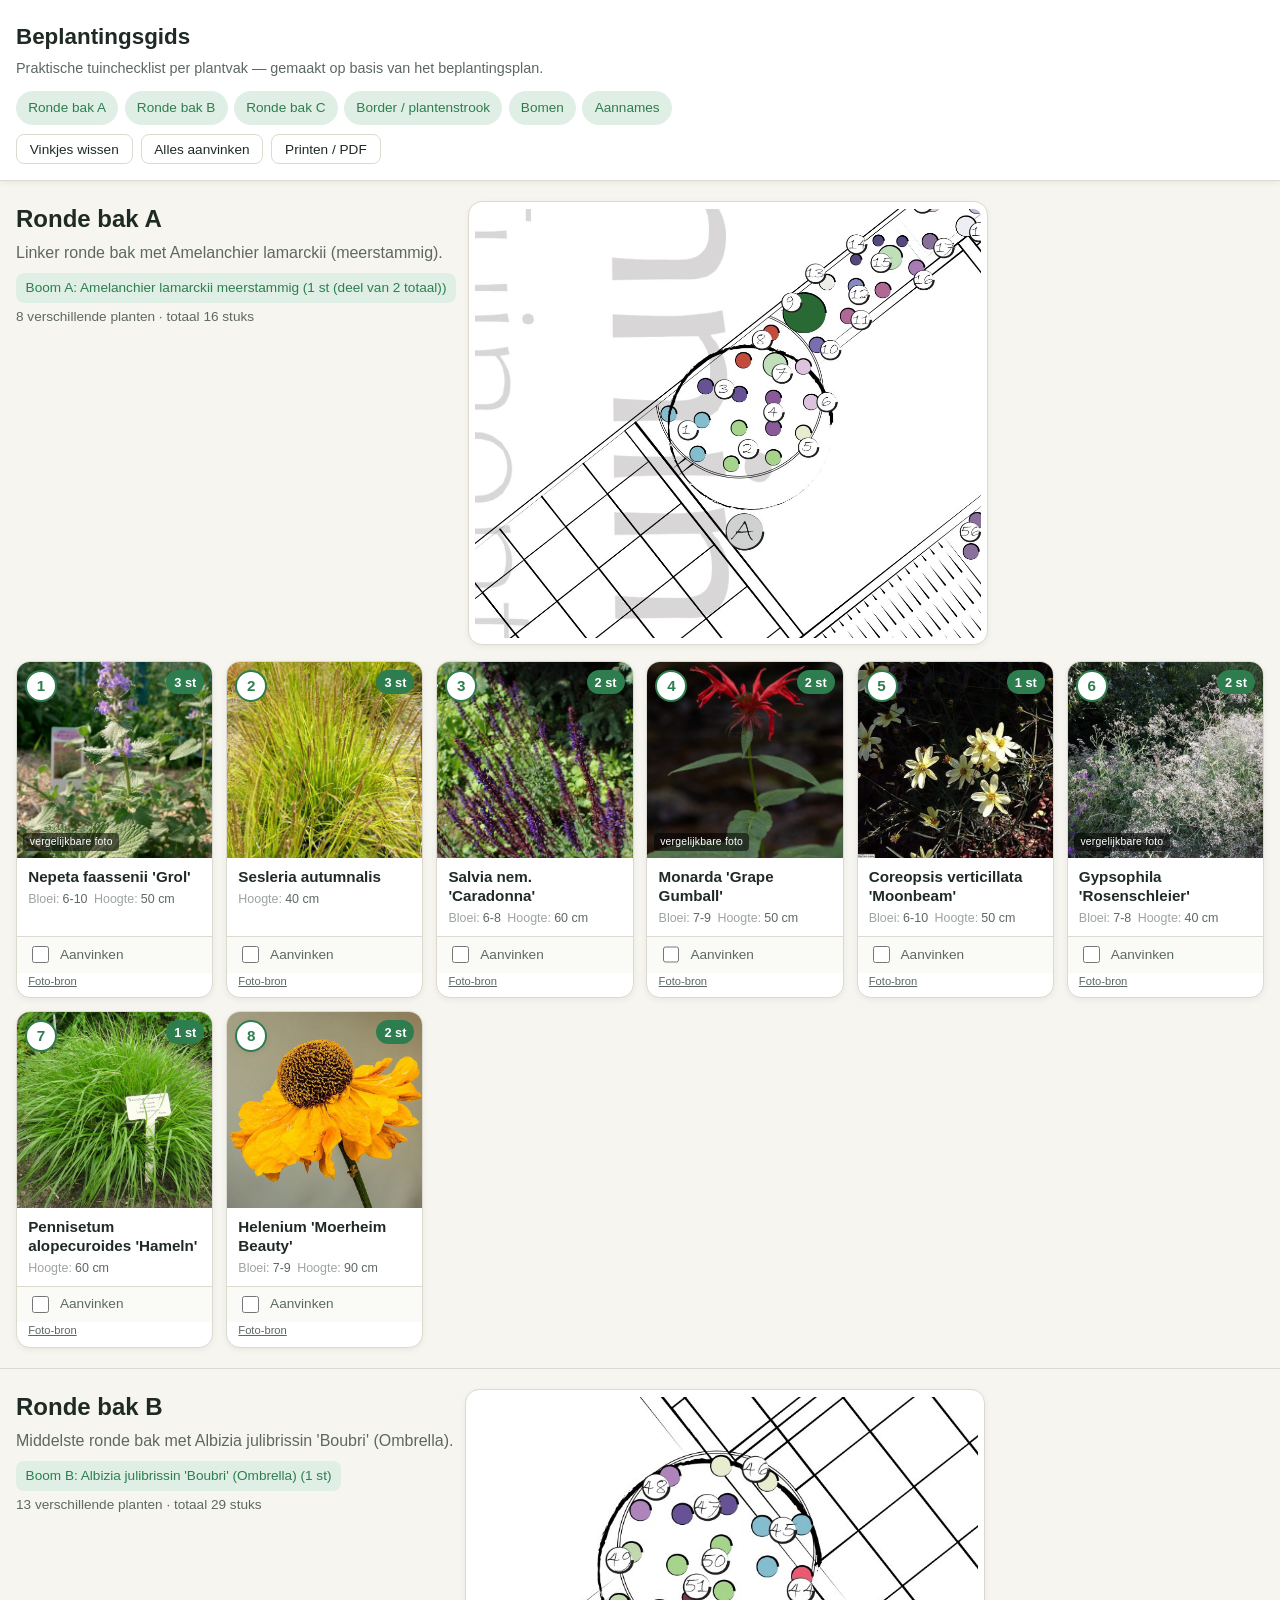
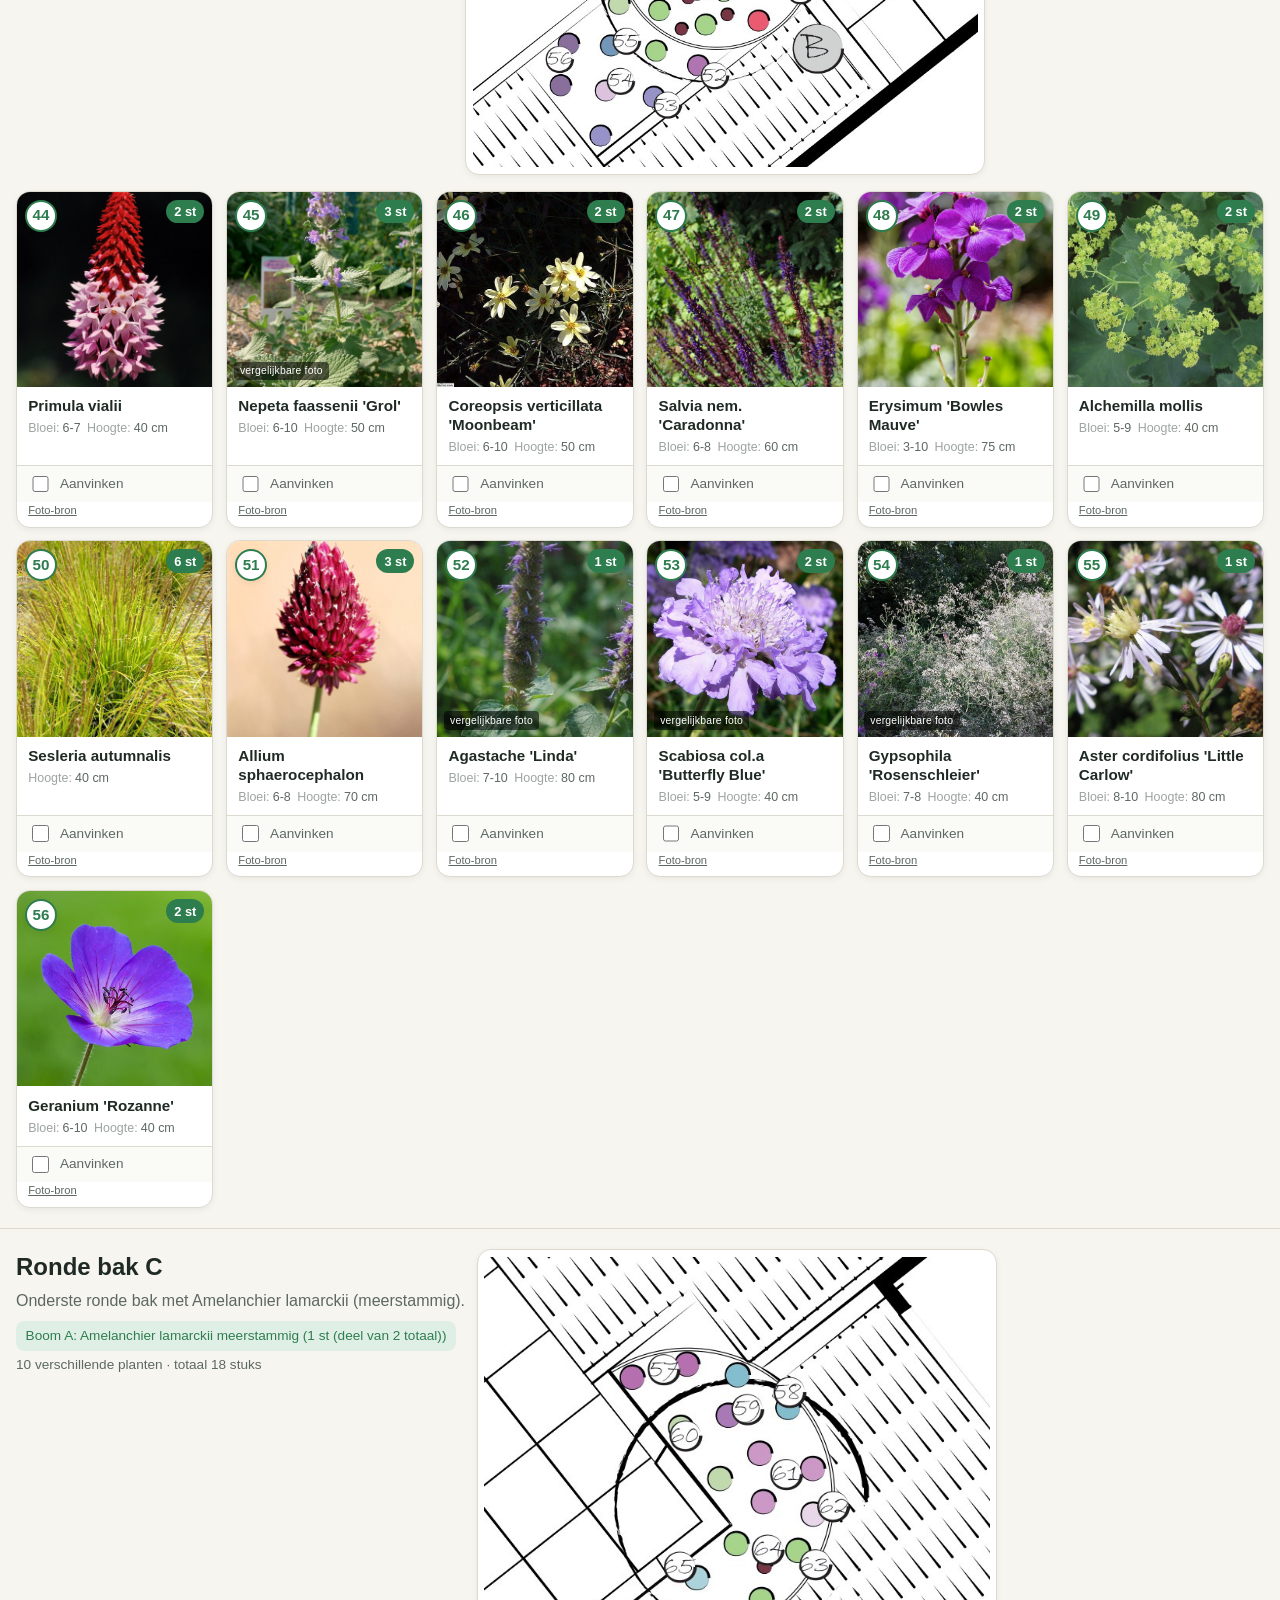
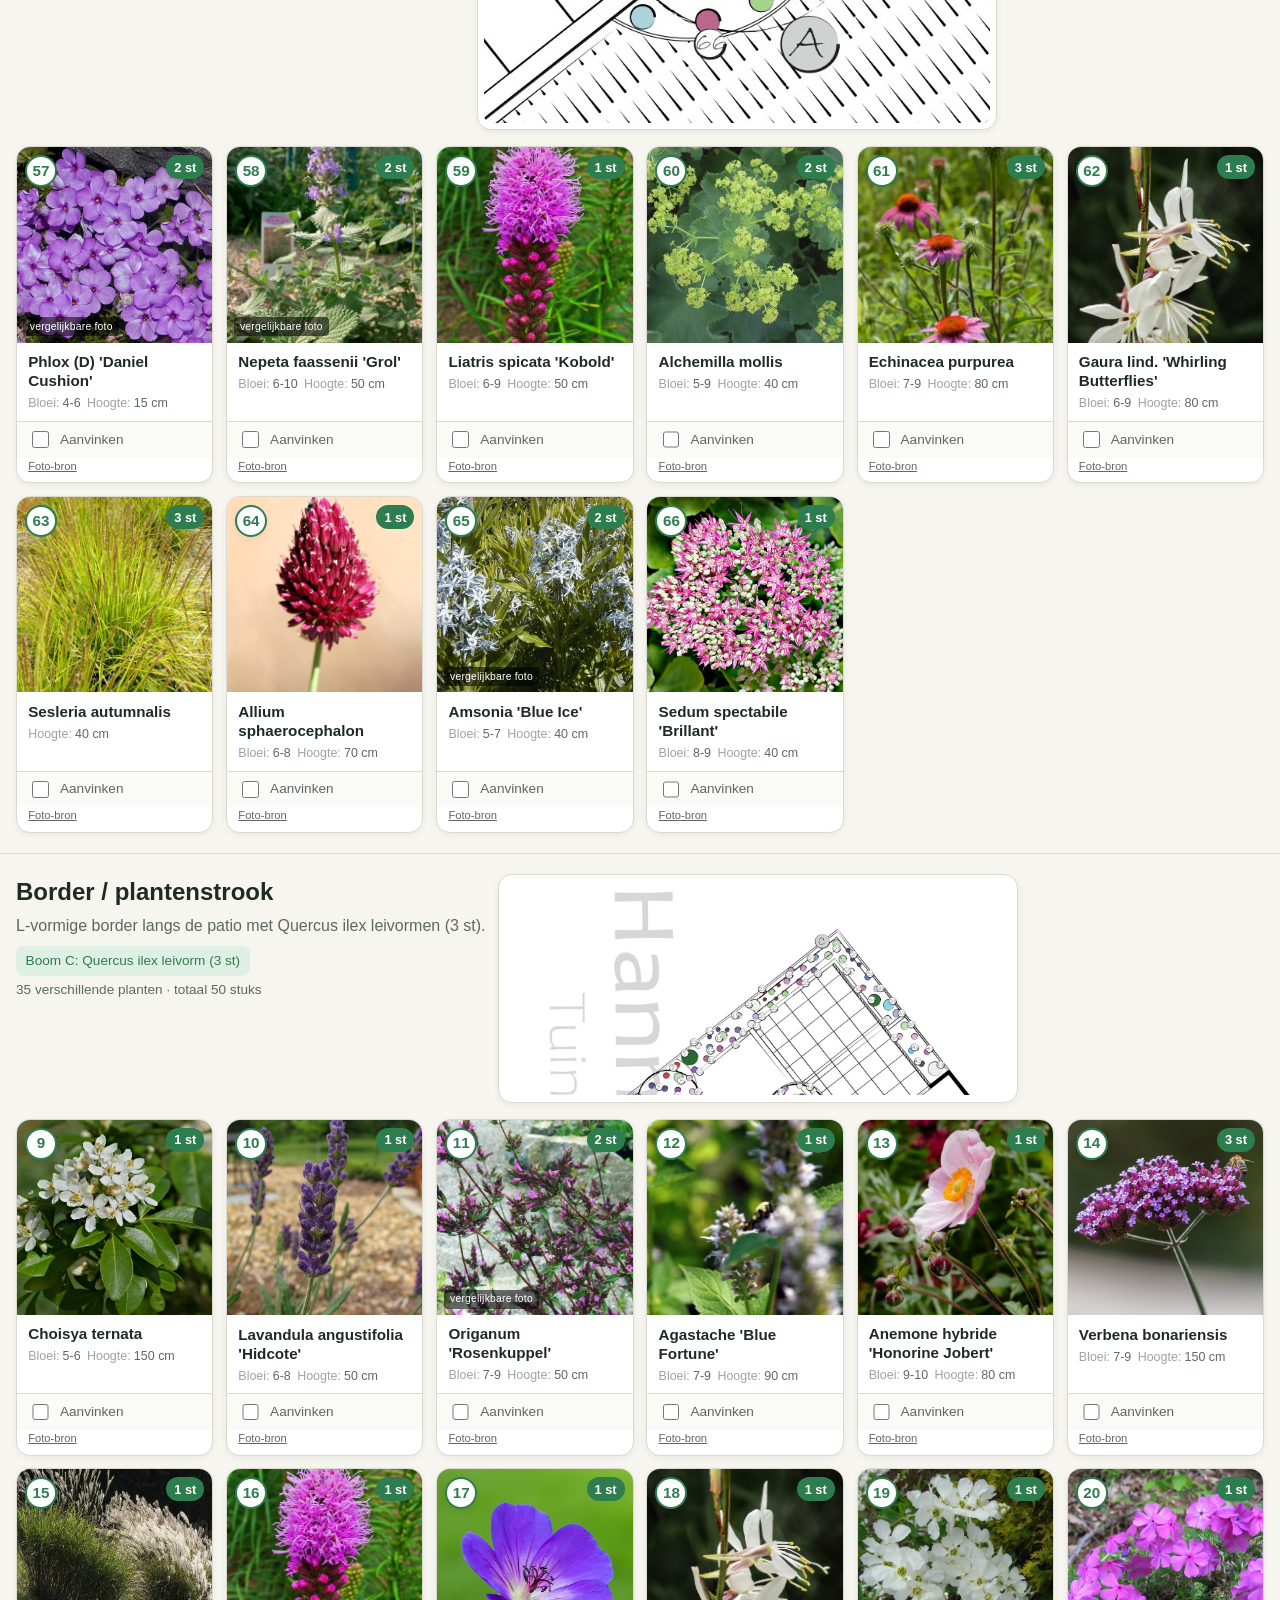
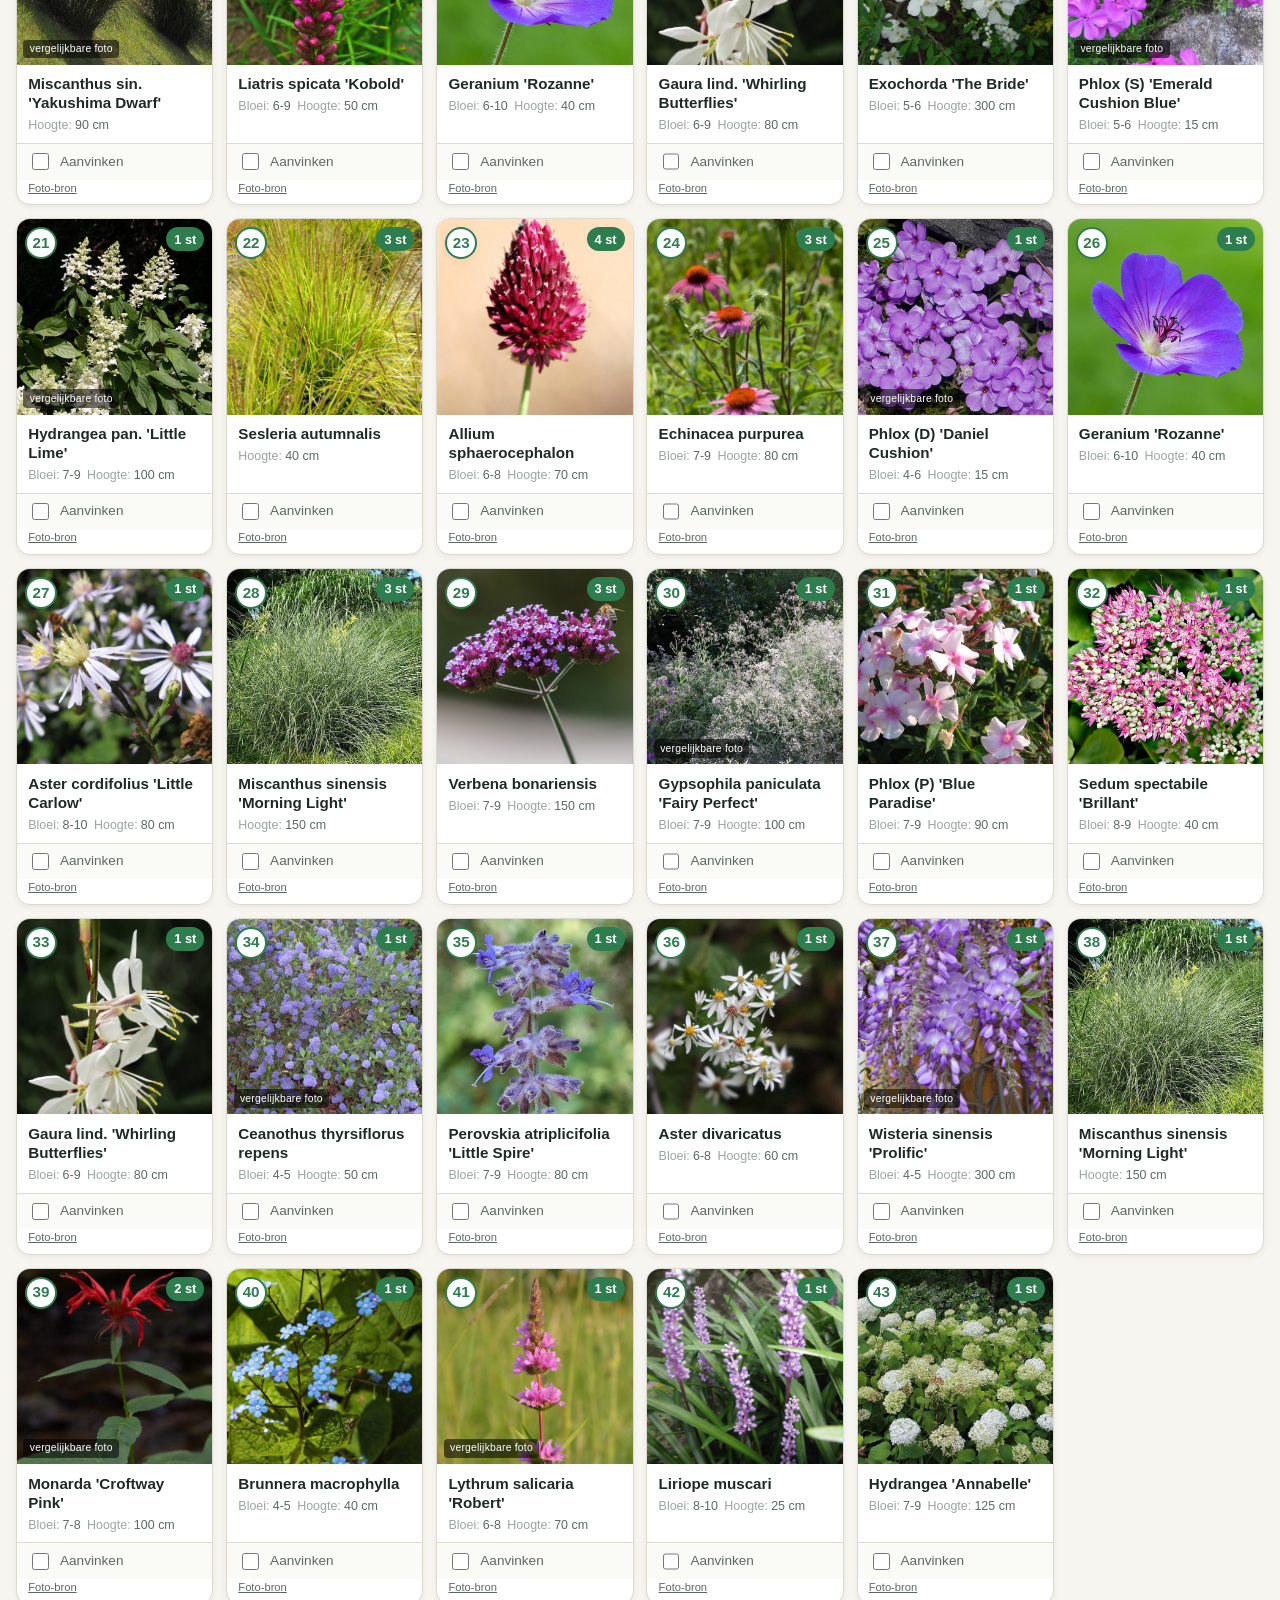
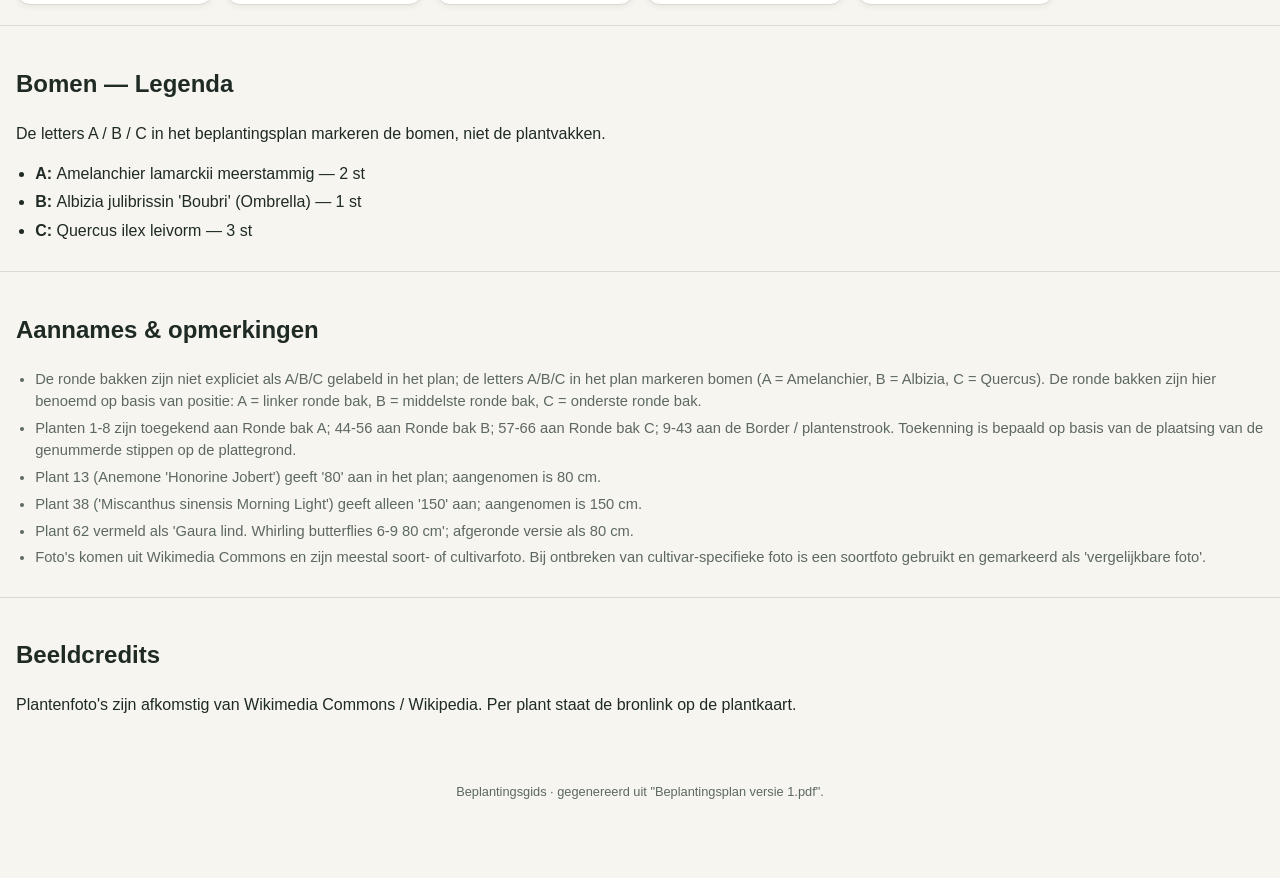
==== index.html @ ec344879 "Initial commit — beplantingsgids static site Visual planting checklist generated from "Beplantingspl" ====
<!doctype html>
<html lang="nl">
<head>
<meta charset="utf-8">
<meta name="viewport" content="width=device-width, initial-scale=1">
<title>Beplantingsgids — Tuin</title>
<link rel="stylesheet" href="styles.css">
</head>
<body>

<header class="site-header">
  <h1>Beplantingsgids</h1>
  <p class="subtitle">Praktische tuinchecklist per plantvak — gemaakt op basis van het beplantingsplan.</p>
  <nav class="group-nav" aria-label="Plantvakken">
    <a href="#ronde_bak_a">Ronde bak A</a>
    <a href="#ronde_bak_b">Ronde bak B</a>
    <a href="#ronde_bak_c">Ronde bak C</a>
    <a href="#border">Border / plantenstrook</a>
    <a href="#bomen">Bomen</a>
    <a href="#aannames">Aannames</a>
  </nav>
  <div class="header-actions">
    <button id="reset-checks" type="button">Vinkjes wissen</button>
    <button id="check-all" type="button">Alles aanvinken</button>
    <button onclick="window.print()" type="button">Printen / PDF</button>
  </div>
</header>

<main id="app">
  <p class="loading">Gegevens laden…</p>
</main>

<section id="bomen" class="trees-section">
  <h2>Bomen — Legenda</h2>
  <p>De letters A / B / C in het beplantingsplan markeren de bomen, niet de plantvakken.</p>
  <ul id="trees-list"></ul>
</section>

<section id="aannames">
  <h2>Aannames &amp; opmerkingen</h2>
  <ul id="assumptions"></ul>
</section>

<section id="credits">
  <h2>Beeldcredits</h2>
  <p>Plantenfoto's zijn afkomstig van Wikimedia Commons / Wikipedia. Per plant staat de bronlink op de plantkaart.</p>
</section>

<footer class="site-footer">
  <p>Beplantingsgids · gegenereerd uit "Beplantingsplan versie 1.pdf".</p>
</footer>

<script src="app.js"></script>
</body>
</html>
---- styles.css ----
:root{
  --bg:#f6f5f0;
  --surface:#ffffff;
  --border:#dcd9cf;
  --text:#1f2a24;
  --muted:#5d6862;
  --accent:#2e7d4f;
  --accent-soft:#e0efe5;
  --shadow: 0 2px 6px rgba(0,0,0,.06);
  --radius:14px;
}
*{box-sizing:border-box}
html,body{margin:0;padding:0;background:var(--bg);color:var(--text);font:16px/1.5 -apple-system, BlinkMacSystemFont, "Segoe UI", Roboto, "Helvetica Neue", Arial, sans-serif;}
body{padding-bottom:3rem}

.site-header{
  background:var(--surface);
  padding:1.25rem 1rem 1rem;
  border-bottom:1px solid var(--border);
  position:sticky;top:0;z-index:5;
  box-shadow:var(--shadow);
}
.site-header h1{margin:0 0 .25rem;font-size:1.4rem}
.subtitle{margin:0 0 .75rem;color:var(--muted);font-size:.9rem}
.group-nav{display:flex;flex-wrap:wrap;gap:.4rem;margin-bottom:.6rem}
.group-nav a{
  display:inline-block;padding:.35rem .7rem;border-radius:999px;
  background:var(--accent-soft);color:var(--accent);text-decoration:none;font-size:.85rem;
  border:1px solid transparent;
}
.group-nav a:hover{border-color:var(--accent)}
.header-actions{display:flex;gap:.5rem;flex-wrap:wrap}
.header-actions button{
  padding:.4rem .8rem;font-size:.85rem;border-radius:8px;border:1px solid var(--border);
  background:var(--surface);cursor:pointer;color:var(--text);
}
.header-actions button:hover{border-color:var(--accent);color:var(--accent)}

.loading{text-align:center;color:var(--muted);padding:2rem}

.group{padding:1.25rem 1rem;border-top:1px solid var(--border);}
.group:first-of-type{border-top:none}
.group-header{display:flex;flex-direction:column;gap:.75rem;margin-bottom:1rem}
@media (min-width:760px){.group-header{flex-direction:row;align-items:flex-start}}
.group-title h2{margin:0 0 .25rem;font-size:1.5rem}
.group-title p{margin:0;color:var(--muted)}
.group-crop{
  max-width:min(100%,520px);
  border-radius:var(--radius);
  background:var(--surface);
  border:1px solid var(--border);
  padding:.4rem;
  flex:0 0 auto;
  box-shadow:var(--shadow);
}
.group-crop img{display:block;width:100%;height:auto;border-radius:8px}
.group-tree{
  display:inline-flex;align-items:center;gap:.4rem;
  margin-top:.5rem;font-size:.85rem;
  padding:.3rem .6rem;border-radius:8px;background:var(--accent-soft);color:var(--accent);
}
.group-stats{font-size:.85rem;color:var(--muted);margin-top:.25rem}

.plant-grid{
  display:grid;gap:.8rem;
  grid-template-columns:repeat(auto-fill, minmax(180px, 1fr));
}
.plant{
  background:var(--surface);border:1px solid var(--border);border-radius:var(--radius);
  overflow:hidden;display:flex;flex-direction:column;
  box-shadow:var(--shadow);position:relative;transition:opacity .15s;
}
.plant.checked{opacity:.55}
.plant.checked .plant-img{filter:grayscale(.6)}
.plant-img{
  position:relative;aspect-ratio:1/1;background:#eee;overflow:hidden;
}
.plant-img img{width:100%;height:100%;object-fit:cover;display:block}
.plant-num{
  position:absolute;top:.5rem;left:.5rem;background:var(--surface);
  border:2px solid var(--accent);color:var(--accent);
  font-weight:700;font-size:.95rem;width:2rem;height:2rem;
  border-radius:50%;display:flex;align-items:center;justify-content:center;
  box-shadow:var(--shadow);
}
.plant-qty{
  position:absolute;top:.5rem;right:.5rem;background:var(--accent);
  color:#fff;font-size:.8rem;font-weight:600;
  padding:.15rem .5rem;border-radius:999px;
}
.plant-similar{
  position:absolute;bottom:.4rem;left:.4rem;background:rgba(0,0,0,.55);
  color:#fff;font-size:.65rem;padding:.1rem .4rem;border-radius:4px;
  letter-spacing:.02em;
}
.plant-body{padding:.6rem .7rem .5rem;flex:1;display:flex;flex-direction:column;gap:.25rem;font-size:.9rem}
.plant-name{font-weight:600;line-height:1.25;font-size:.95rem}
.plant-meta{color:var(--muted);font-size:.78rem;display:flex;flex-wrap:wrap;gap:.4rem}
.plant-meta span{display:inline-flex;align-items:center;gap:.2rem}
.plant-meta .lbl{opacity:.6}
.plant-check{
  margin-top:auto;display:flex;align-items:center;gap:.5rem;
  padding:.4rem .7rem;border-top:1px solid var(--border);background:#fafaf6;
  cursor:pointer;user-select:none;font-size:.85rem;color:var(--muted);
}
.plant-check input{width:1.05rem;height:1.05rem;accent-color:var(--accent)}
.plant-credit{
  padding:0 .7rem .5rem;font-size:.7rem
}
.plant-credit a{color:var(--muted);word-break:break-all}

.trees-section,#aannames,#credits{
  padding:1.25rem 1rem;border-top:1px solid var(--border);
}
#trees-list{padding-left:1.2rem;margin:.5rem 0}
#trees-list li{margin:.3rem 0}
#assumptions{margin:.5rem 0;padding-left:1.2rem}
#assumptions li{margin:.3rem 0;color:var(--muted);font-size:.92rem}

.site-footer{padding:1rem;color:var(--muted);font-size:.8rem;text-align:center}

/* Print stylesheet */
@media print{
  body{background:#fff;color:#000;font-size:11pt;padding:0}
  .site-header{position:static;box-shadow:none;border-bottom:2px solid #000}
  .group-nav,.header-actions,.plant-check,.plant-credit,#credits{display:none}
  .group{page-break-before:always;border:none;padding:0 0 1rem}
  .group:first-of-type{page-break-before:auto}
  .group-header{flex-direction:row;gap:1rem}
  .group-crop{max-width:50%;box-shadow:none;border:1px solid #888}
  .plant-grid{grid-template-columns:repeat(auto-fill, minmax(140px,1fr));gap:.5rem}
  .plant{box-shadow:none;break-inside:avoid;border:1px solid #888}
  .plant.checked{opacity:1}
  .plant.checked .plant-img{filter:none}
  .plant-num{background:#fff;border-color:#000;color:#000}
  .plant-qty{background:#000;color:#fff}
  a{color:#000;text-decoration:none}
  /* Print uses square checkbox indicator */
  .plant-check-print{
    display:flex !important;align-items:center;gap:.4rem;padding:.3rem .5rem;
    border-top:1px dashed #888;font-size:.75rem;color:#000;
  }
  .plant-check-print::before{
    content:"";display:inline-block;width:14px;height:14px;border:1.5px solid #000;border-radius:2px;
  }
}
.plant-check-print{display:none}
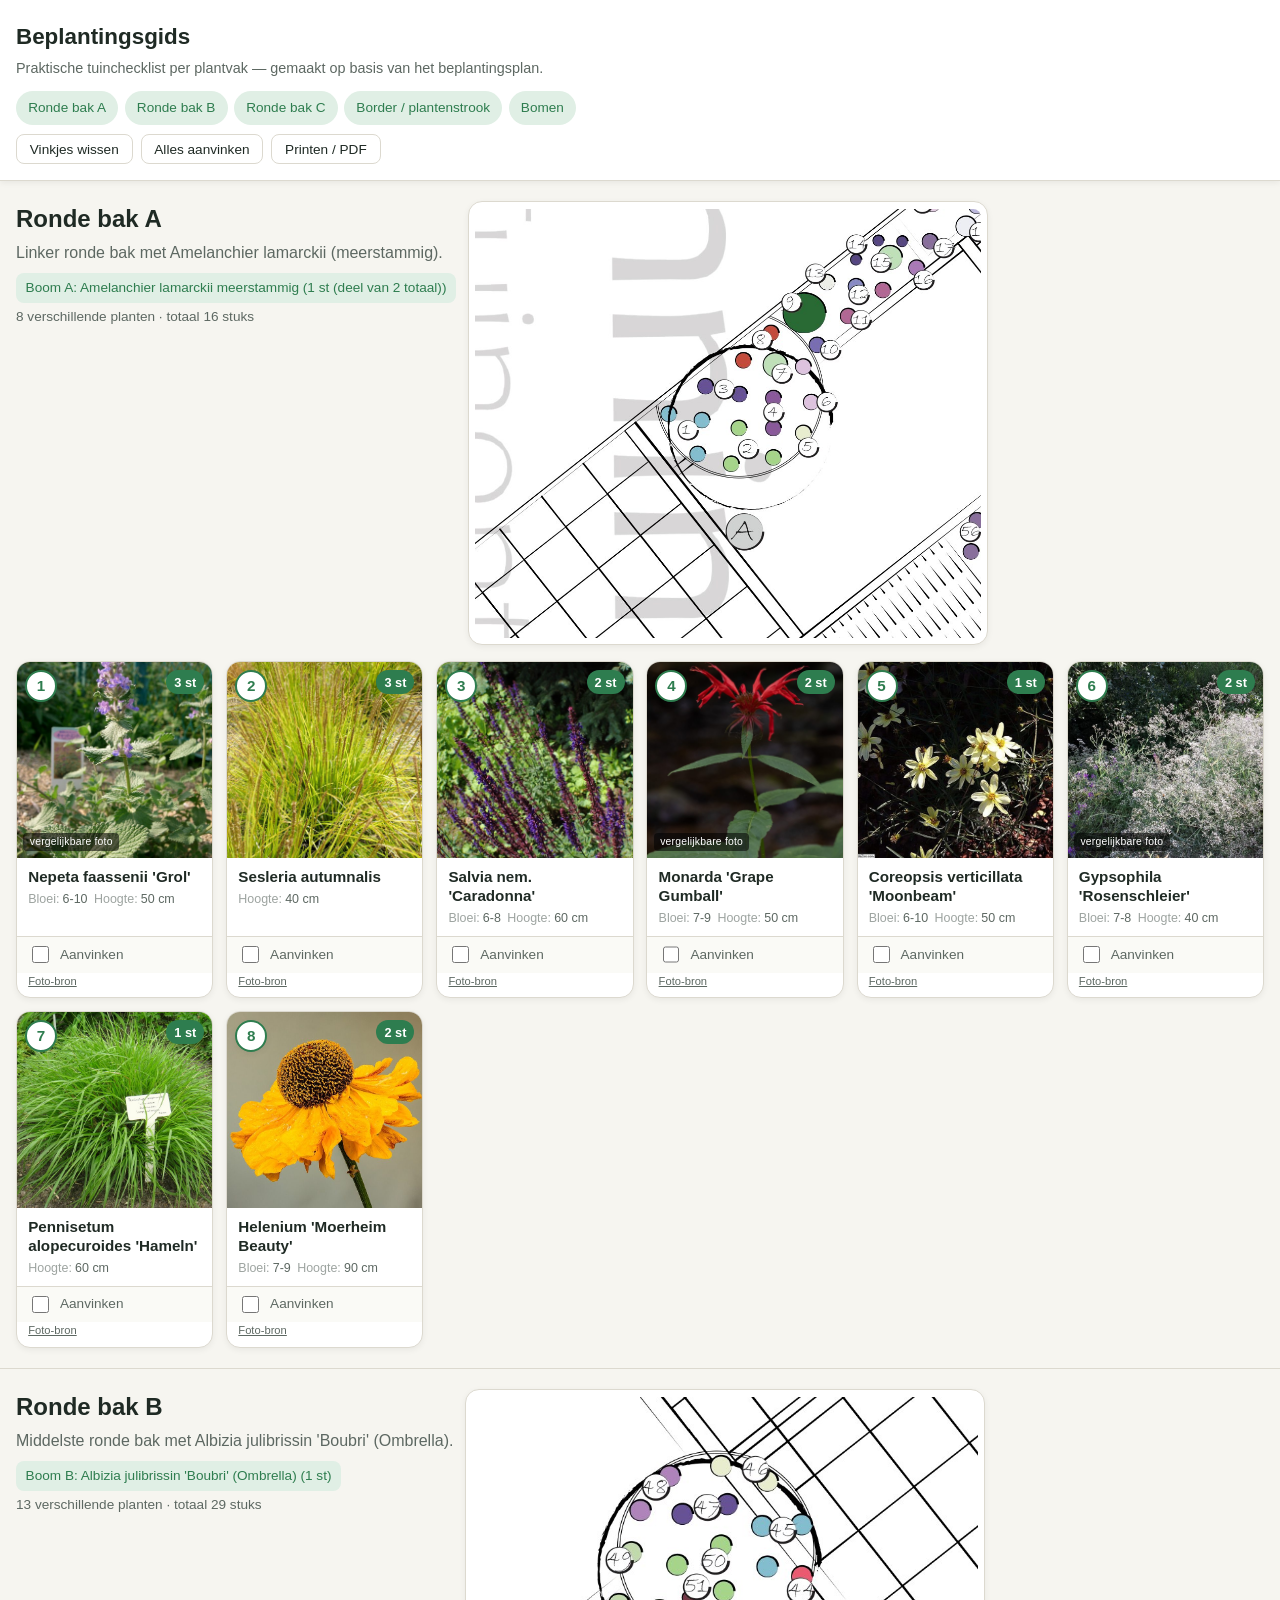
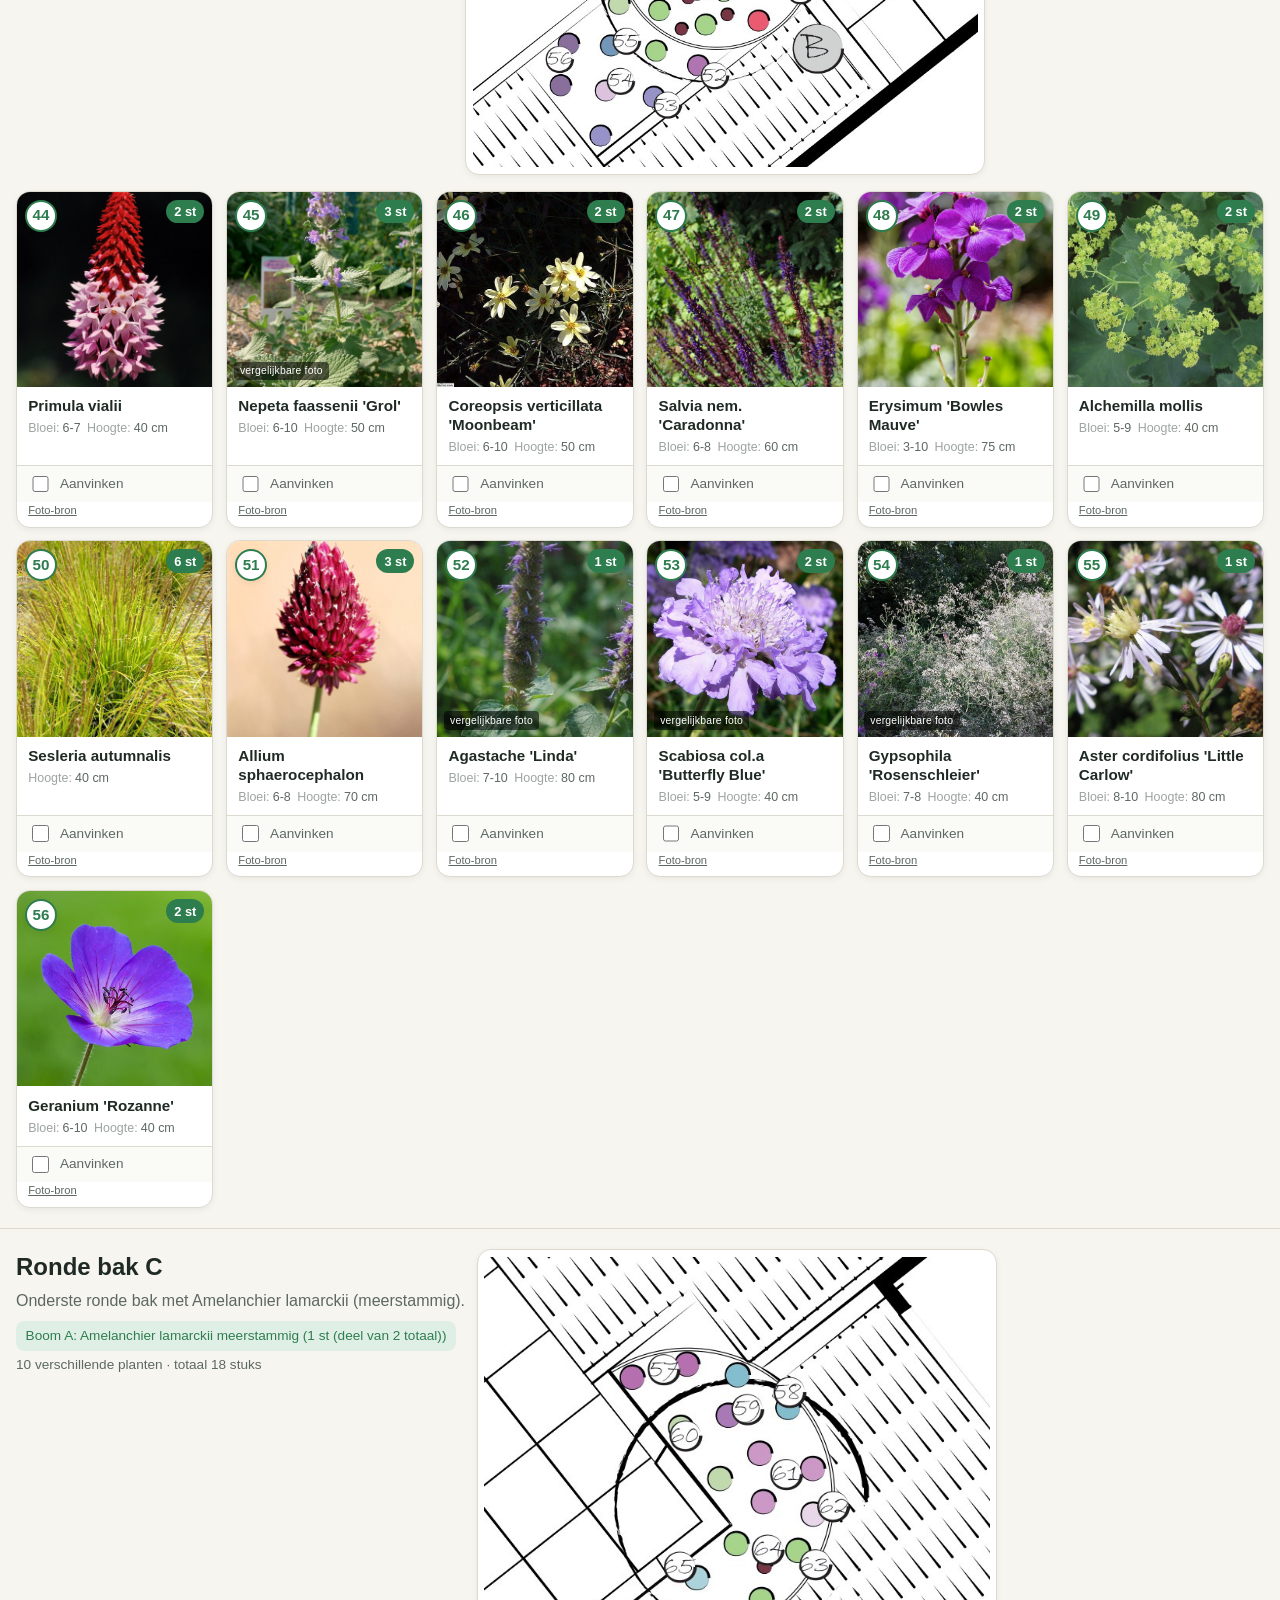
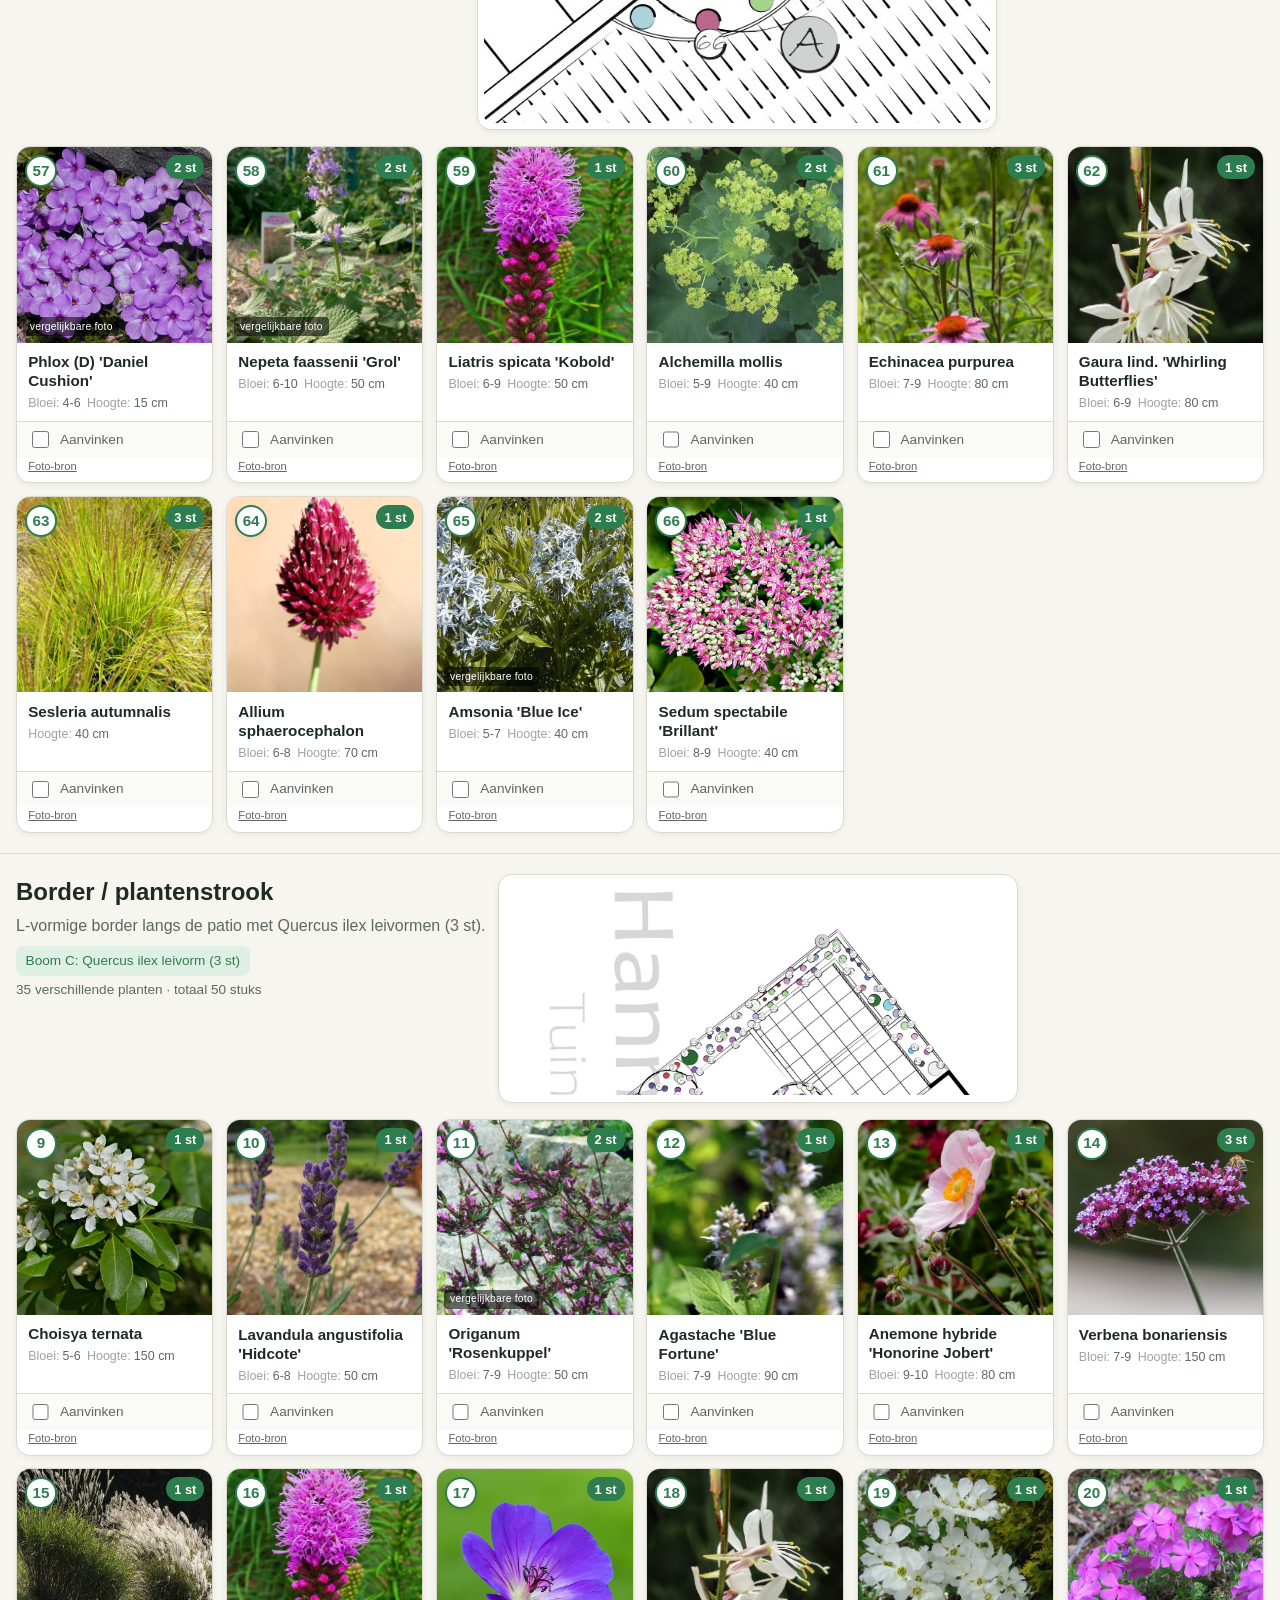
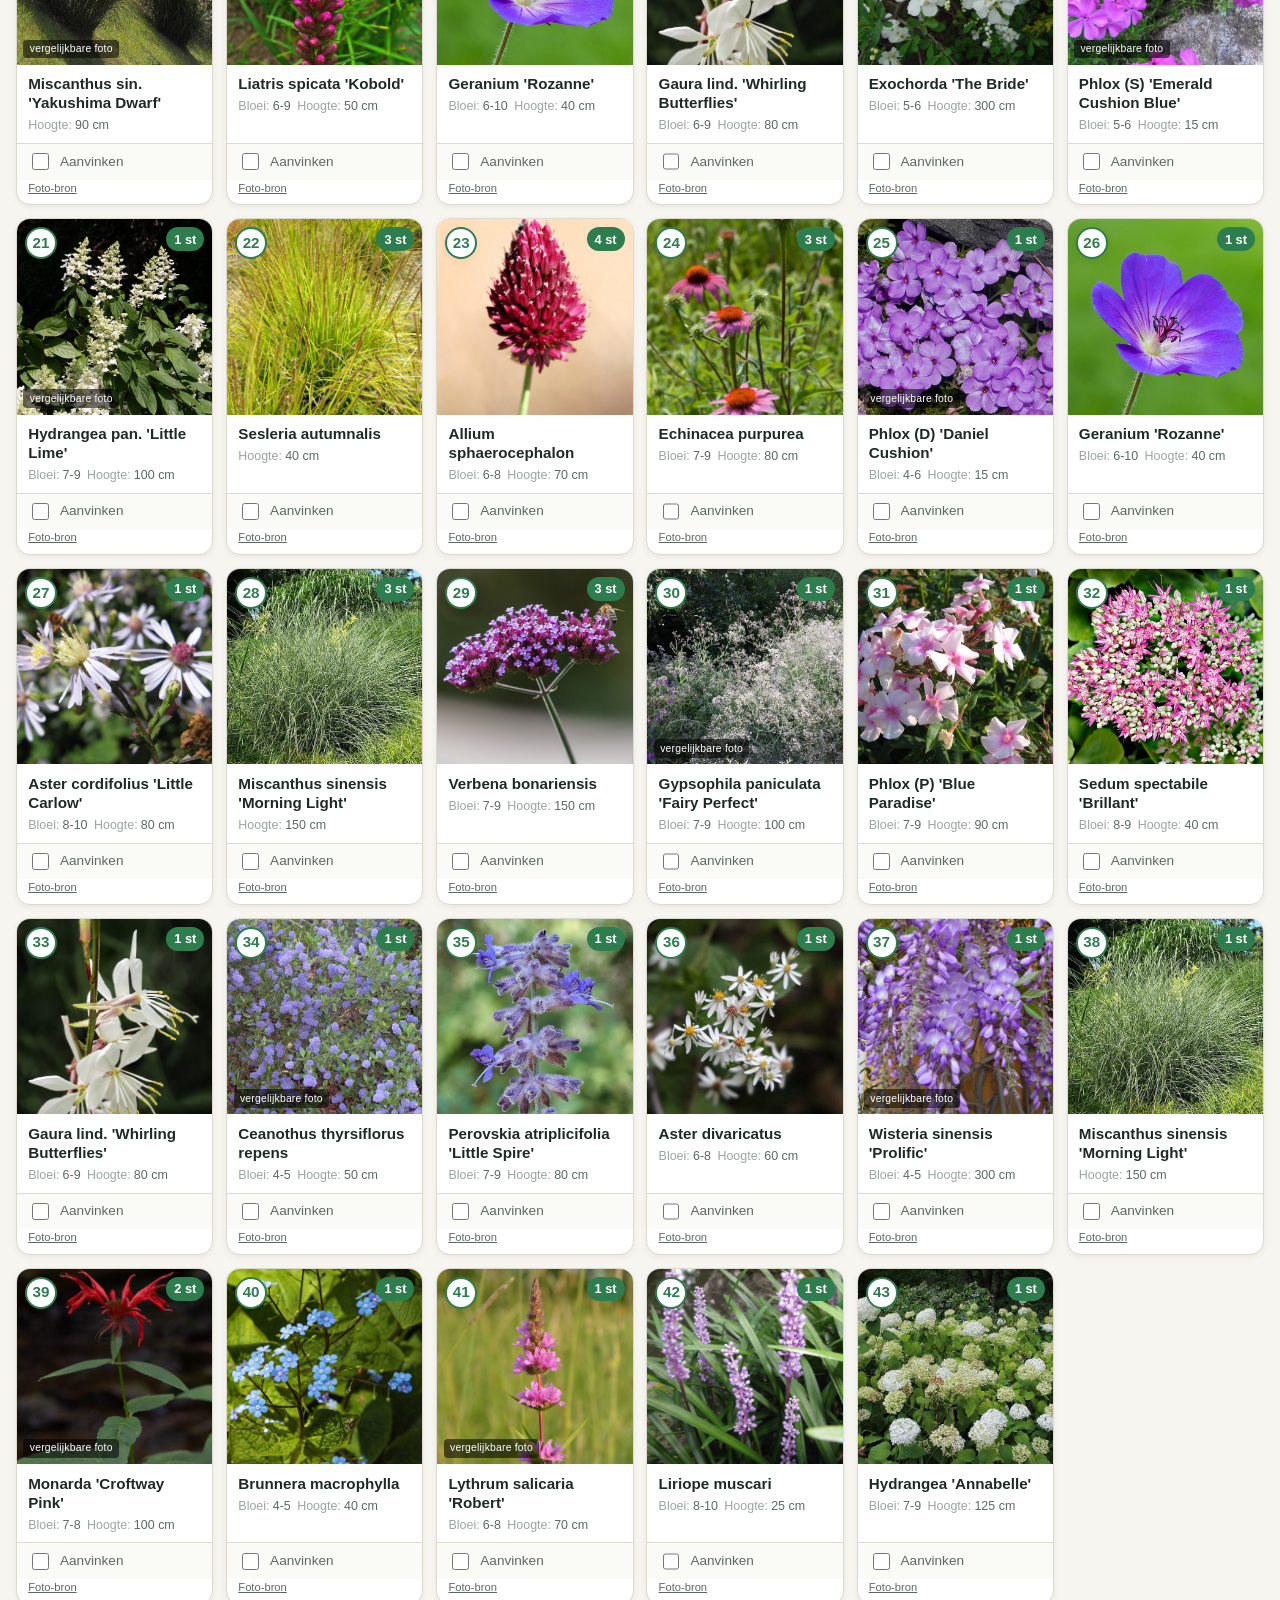
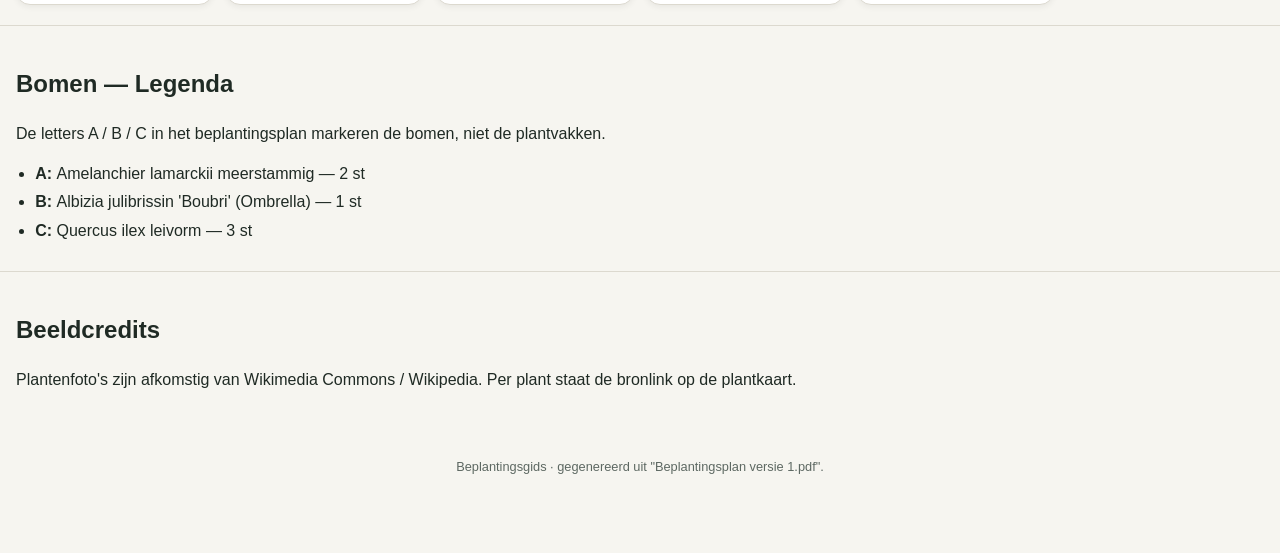
==== commit 30915f63: "Remove 'Aannames & opmerkingen' section from the guide" ====
--- a/index.html
+++ b/index.html
@@ -17,7 +17,6 @@
     <a href="#ronde_bak_c">Ronde bak C</a>
     <a href="#border">Border / plantenstrook</a>
     <a href="#bomen">Bomen</a>
-    <a href="#aannames">Aannames</a>
   </nav>
   <div class="header-actions">
     <button id="reset-checks" type="button">Vinkjes wissen</button>
@@ -36,11 +35,6 @@
   <ul id="trees-list"></ul>
 </section>
 
-<section id="aannames">
-  <h2>Aannames &amp; opmerkingen</h2>
-  <ul id="assumptions"></ul>
-</section>
-
 <section id="credits">
   <h2>Beeldcredits</h2>
   <p>Plantenfoto's zijn afkomstig van Wikimedia Commons / Wikipedia. Per plant staat de bronlink op de plantkaart.</p>
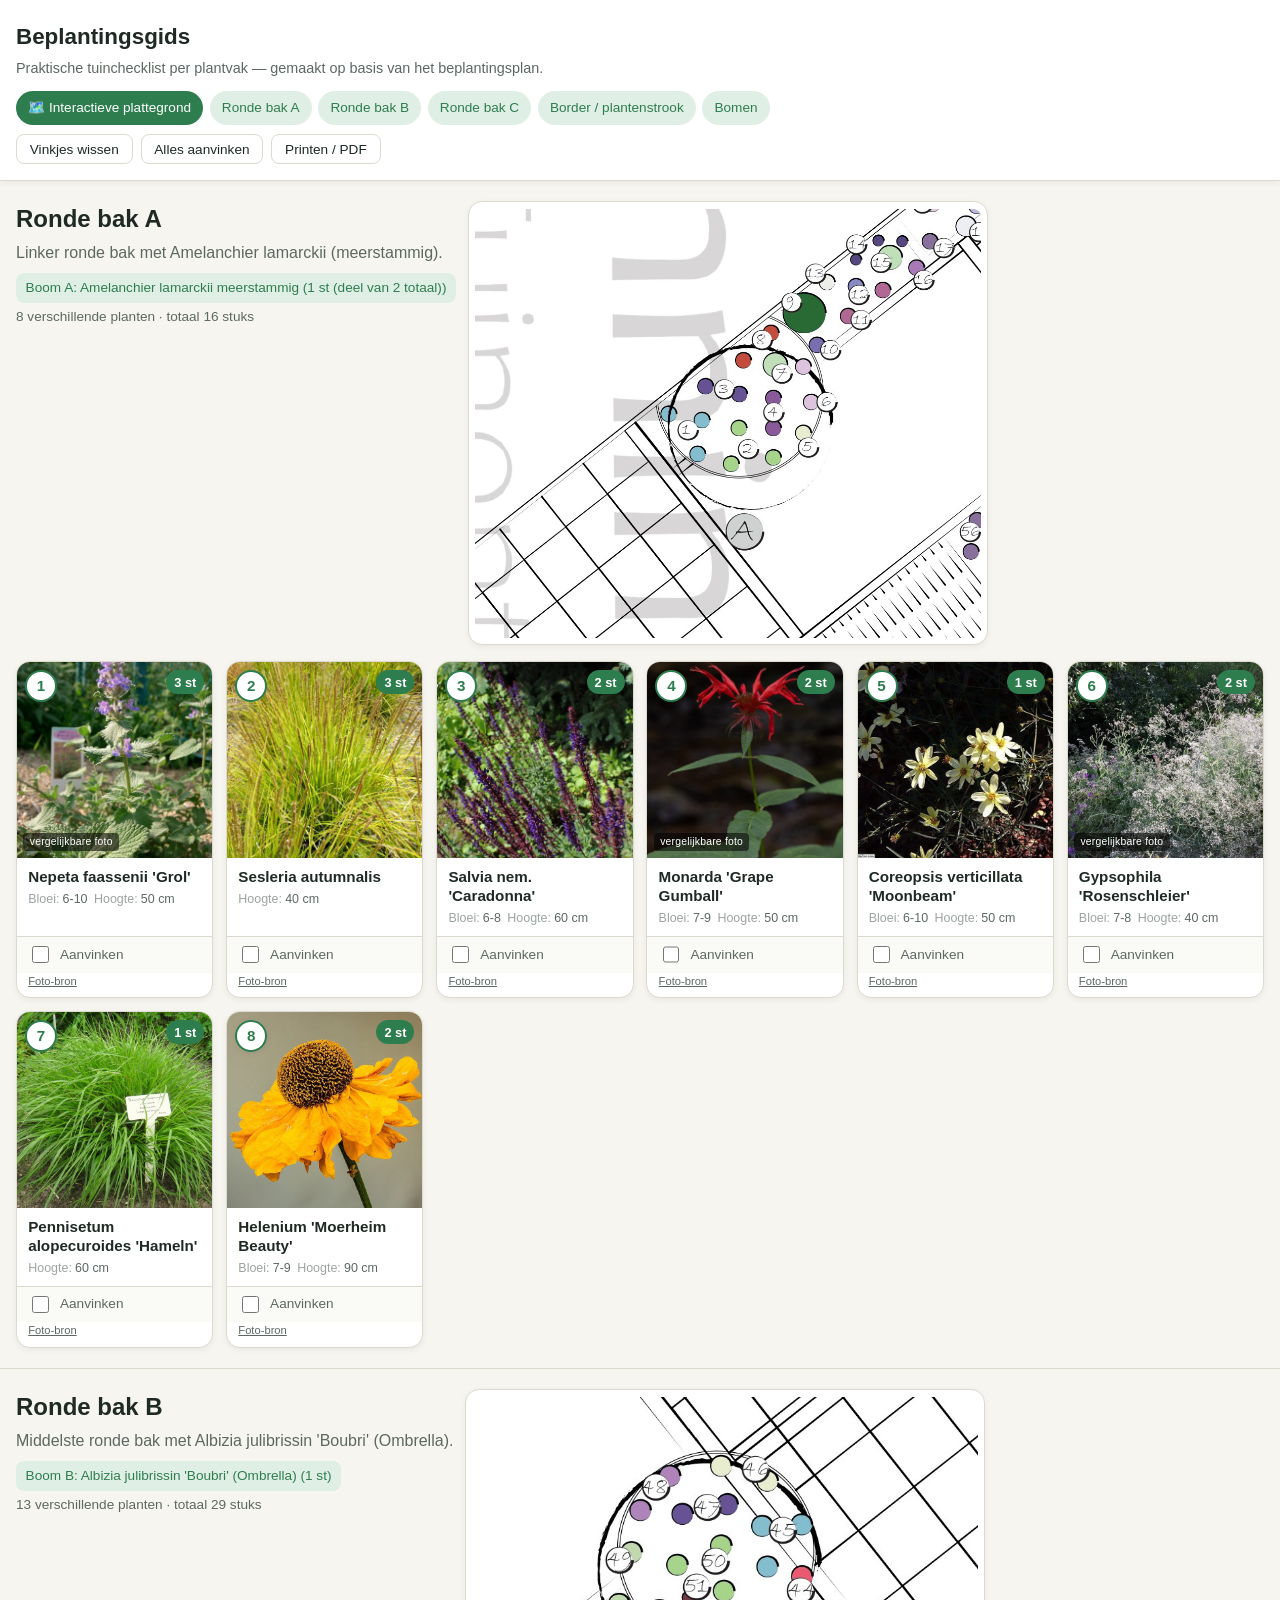
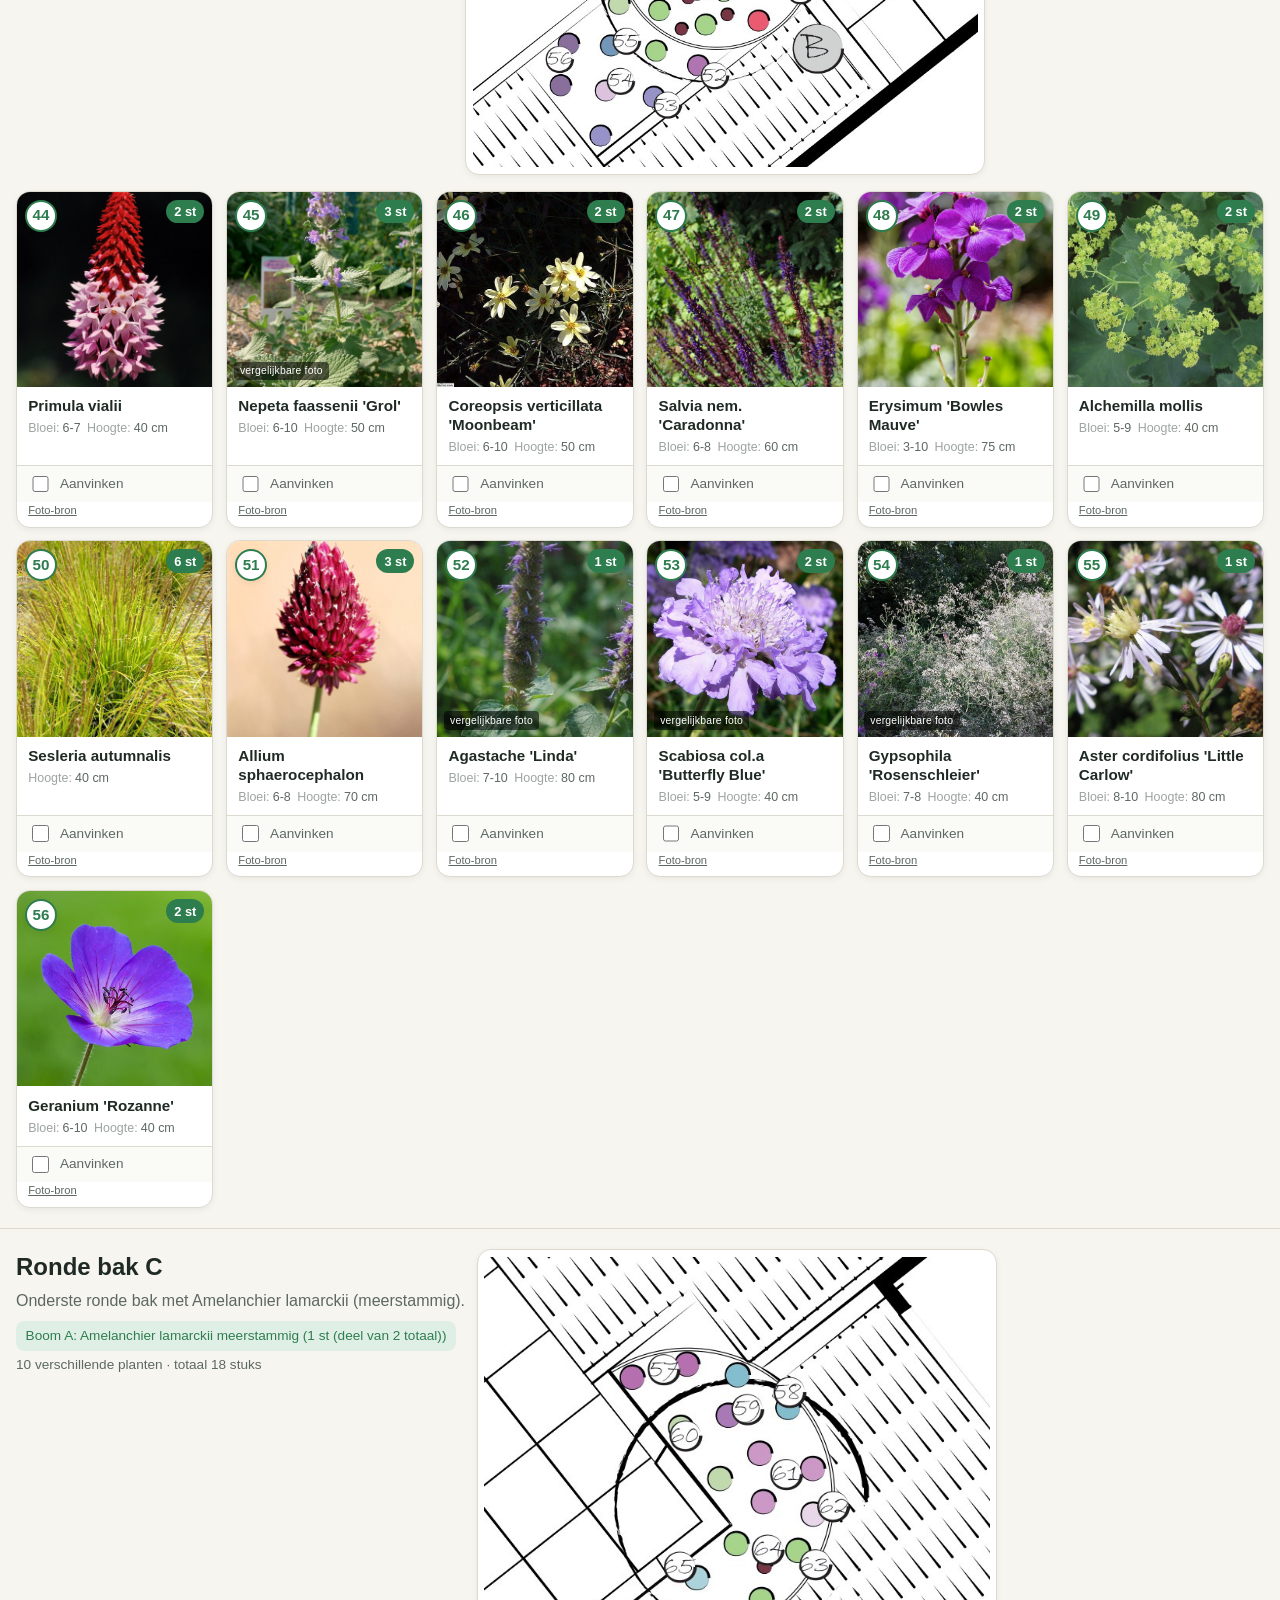
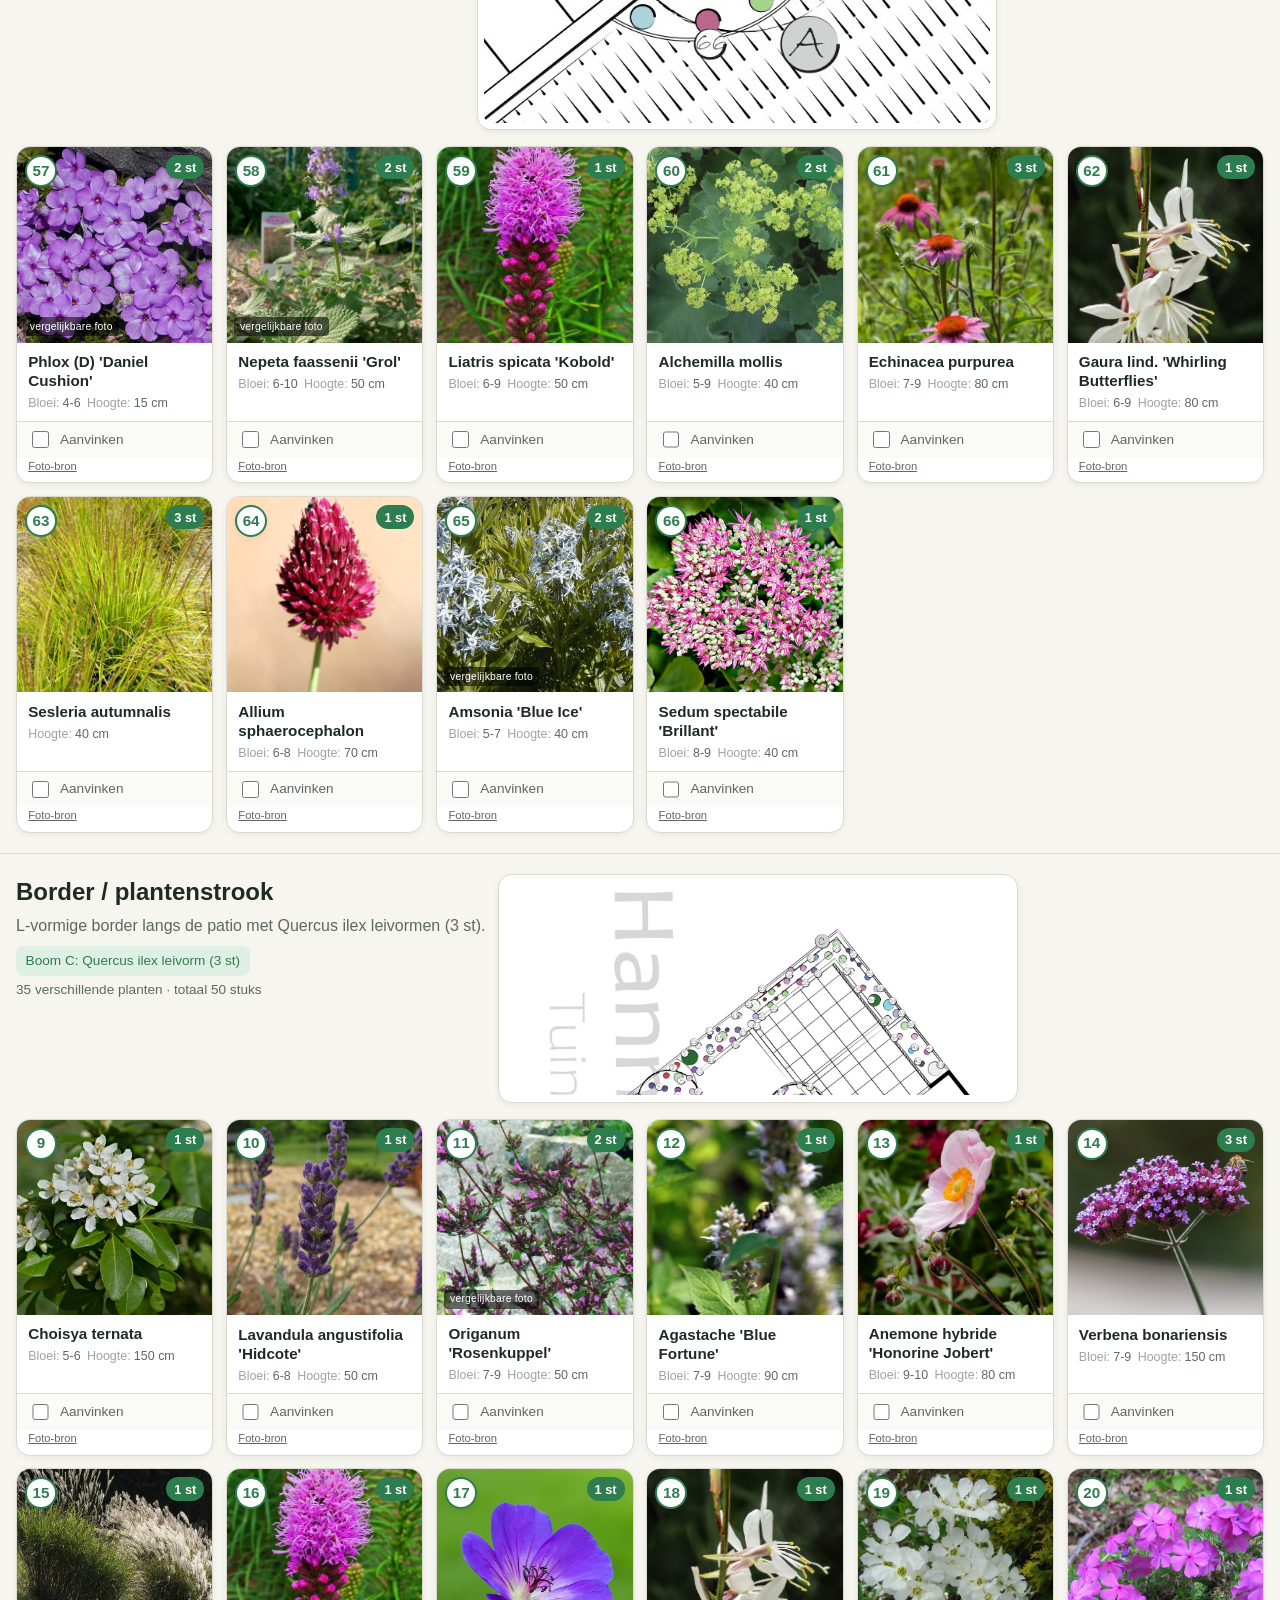
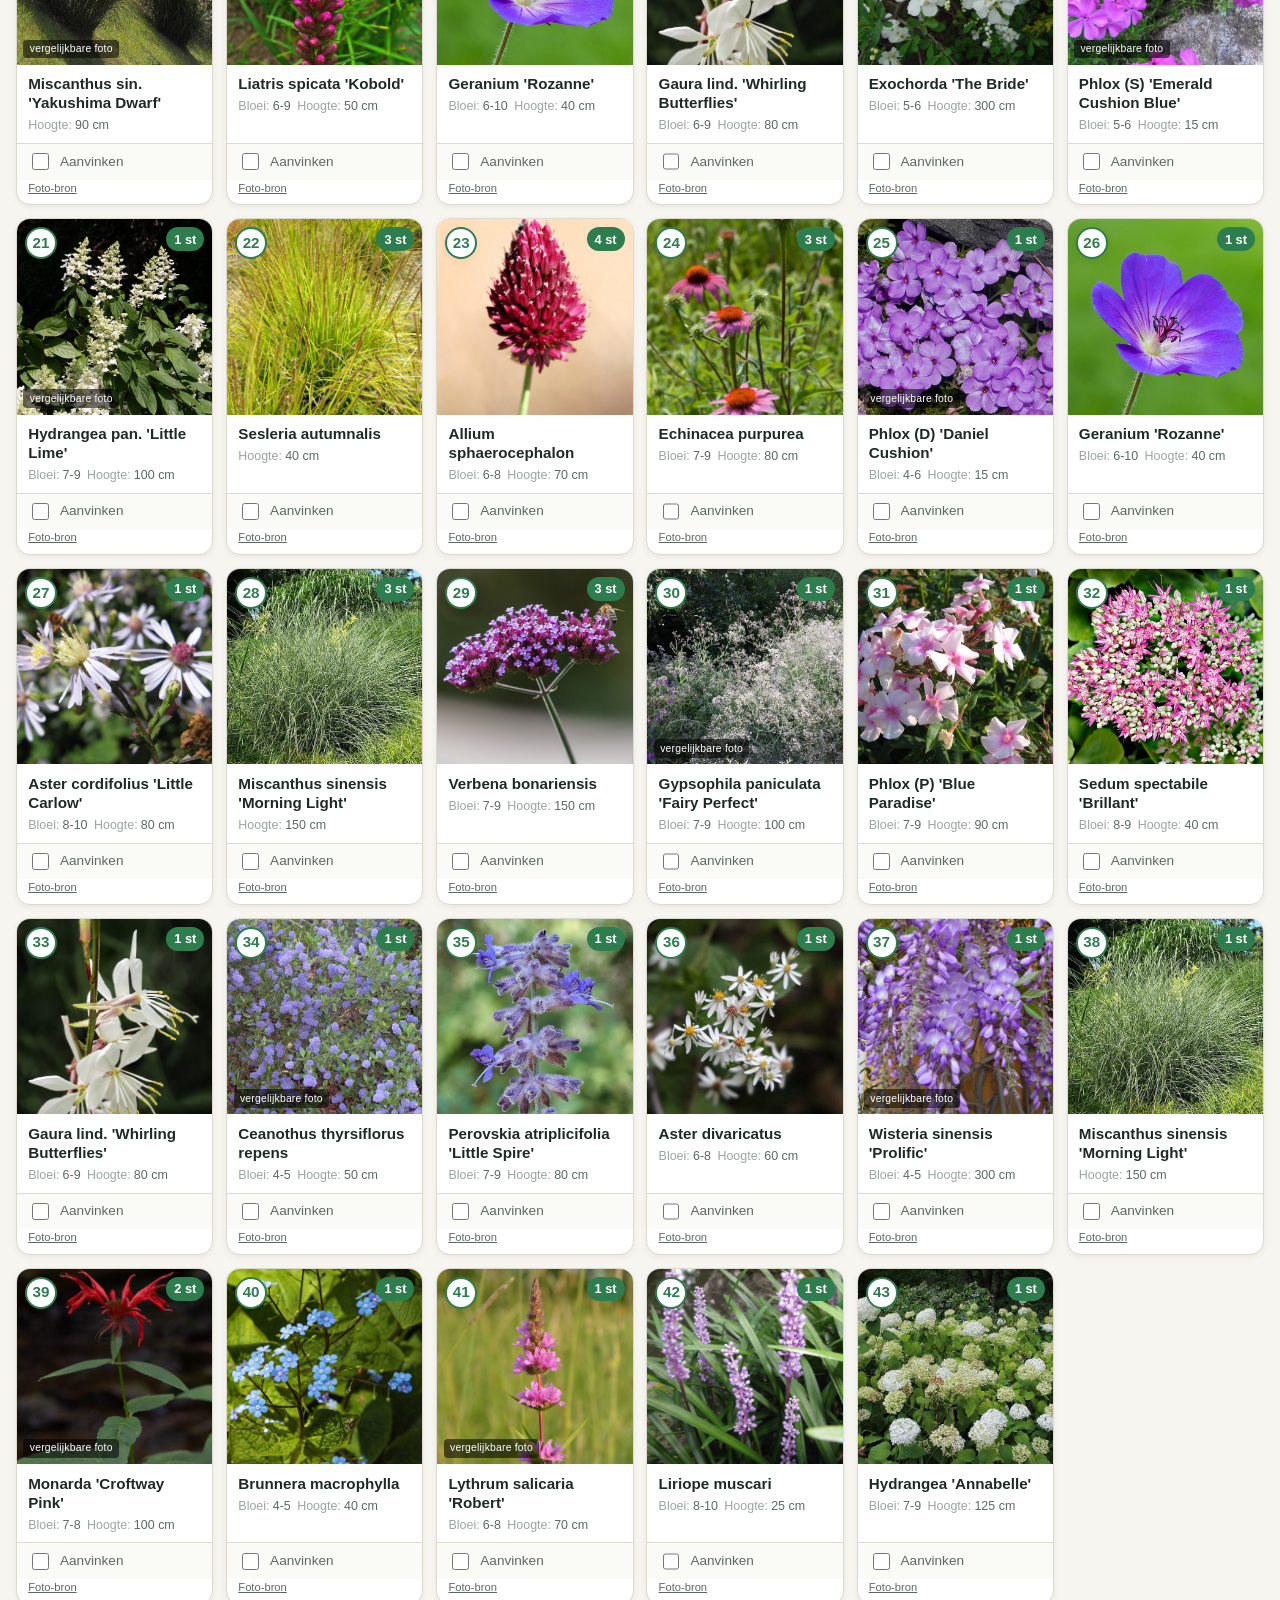
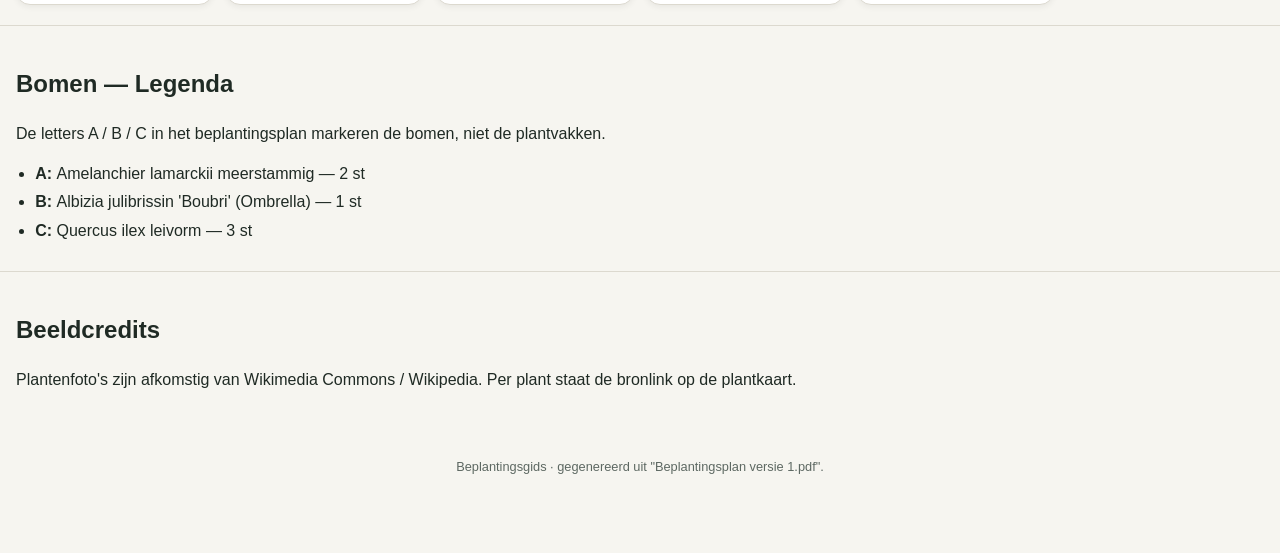
==== commit d27f4d3d: "Add interactieve plattegrond with hover inspector - New plattegrond.html with hover/tap inspector th" ====
--- a/index.html
+++ b/index.html
@@ -12,6 +12,7 @@
   <h1>Beplantingsgids</h1>
   <p class="subtitle">Praktische tuinchecklist per plantvak — gemaakt op basis van het beplantingsplan.</p>
   <nav class="group-nav" aria-label="Plantvakken">
+    <a href="plattegrond.html" class="primary">🗺️ Interactieve plattegrond</a>
     <a href="#ronde_bak_a">Ronde bak A</a>
     <a href="#ronde_bak_b">Ronde bak B</a>
     <a href="#ronde_bak_c">Ronde bak C</a>
--- a/styles.css
+++ b/styles.css
@@ -29,6 +29,8 @@
   border:1px solid transparent;
 }
 .group-nav a:hover{border-color:var(--accent)}
+.group-nav a.primary{background:var(--accent);color:#fff}
+.group-nav a.primary:hover{background:#246b3f}
 .header-actions{display:flex;gap:.5rem;flex-wrap:wrap}
 .header-actions button{
   padding:.4rem .8rem;font-size:.85rem;border-radius:8px;border:1px solid var(--border);
